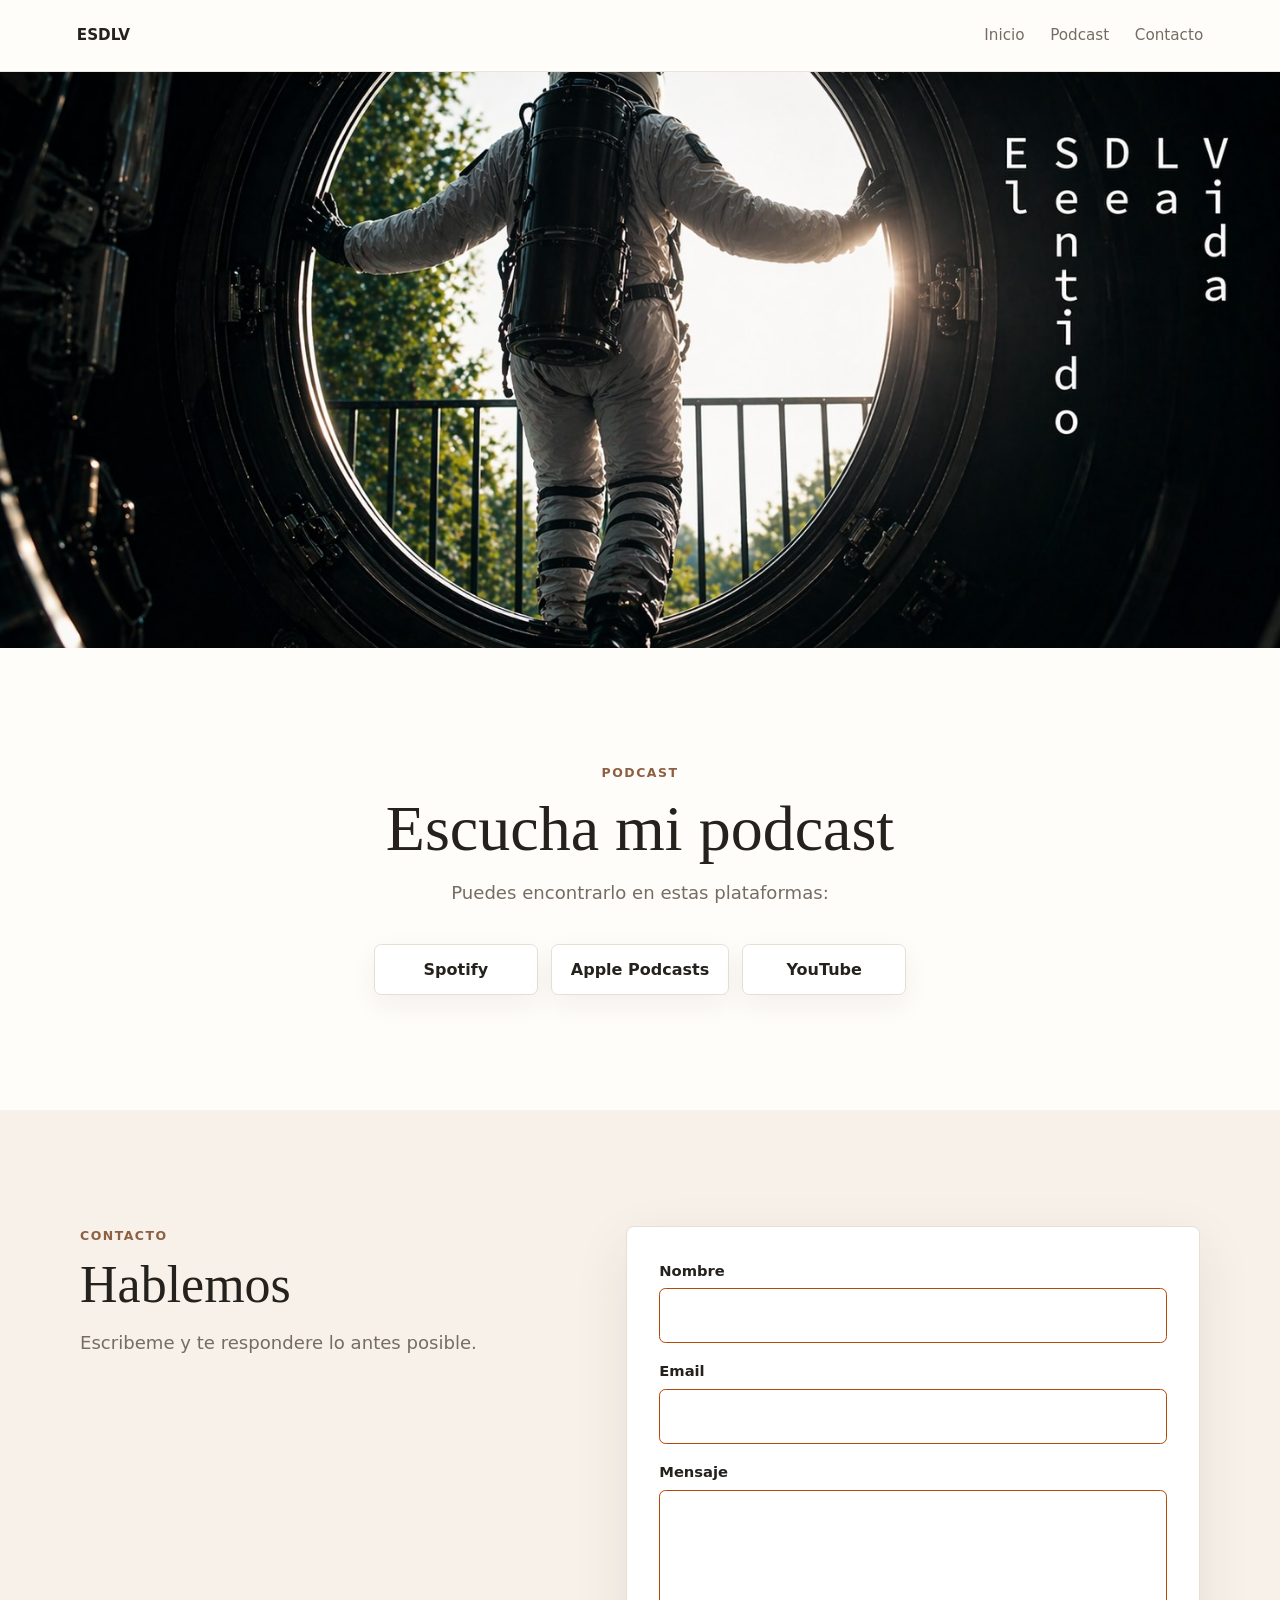
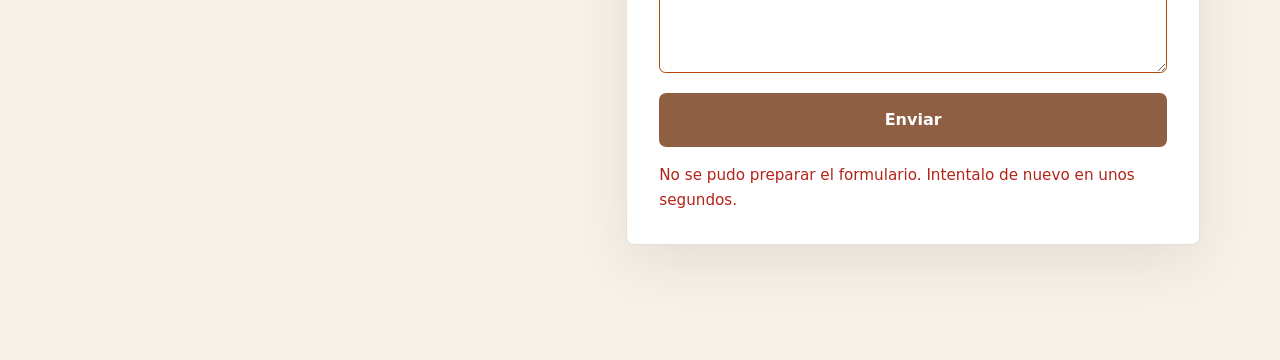
==== index.html @ a1a708e5 "Initial personal website" ====
<!doctype html>
<html lang="es">
  <head>
    <meta charset="utf-8">
    <meta name="viewport" content="width=device-width, initial-scale=1">
    <meta name="description" content="Web personal con podcast y formulario de contacto.">
    <title>ESDLV</title>
    <link rel="stylesheet" href="styles.css">
  </head>
  <body>
    <a class="skip-link" href="#main">Saltar al contenido</a>

    <header class="site-header" id="inicio">
      <nav class="top-nav" aria-label="Navegacion principal">
        <a class="brand" href="#inicio" aria-label="Ir al inicio">ESDLV</a>
        <div class="nav-links">
          <a href="#inicio">Inicio</a>
          <a href="#podcast">Podcast</a>
          <a href="#contacto">Contacto</a>
        </div>
      </nav>

      <div class="hero-image-wrap">
        <!-- Cambia la imagen principal en la linea siguiente. Recomendado: 2400x1100 px. -->
        <img
          class="hero-image"
          src="assets/header.jpg"
          alt="Imagen de cabecera de la web personal"
          width="2400"
          height="1100"
          onerror="this.hidden=true"
        >
      </div>
    </header>

    <main id="main">
      <section class="section podcast-section" id="podcast" aria-labelledby="podcast-title">
        <div class="section-inner narrow">
          <p class="eyebrow">Podcast</p>
          <h1 id="podcast-title">Escucha mi podcast</h1>
          <p class="section-copy">Puedes encontrarlo en estas plataformas:</p>

          <div class="podcast-links" aria-label="Plataformas del podcast">
            <!-- Cambia aqui los enlaces del podcast. -->
            <a class="platform-button spotify" href="https://open.spotify.com/" target="_blank" rel="noopener noreferrer">Spotify</a>
            <a class="platform-button apple" href="https://podcasts.apple.com/" target="_blank" rel="noopener noreferrer">Apple Podcasts</a>
            <a class="platform-button youtube" href="https://www.youtube.com/" target="_blank" rel="noopener noreferrer">YouTube</a>
          </div>
        </div>
      </section>

      <section class="section contact-section" id="contacto" aria-labelledby="contact-title">
        <div class="section-inner contact-layout">
          <div>
            <p class="eyebrow">Contacto</p>
            <h2 id="contact-title">Hablemos</h2>
            <p class="section-copy">Escribeme y te respondere lo antes posible.</p>
          </div>

          <form class="contact-form" id="contact-form" action="contact.php" method="post" novalidate>
            <input type="hidden" name="csrf_token" id="csrf-token" value="">

            <div class="honeypot" aria-hidden="true">
              <label for="website">Website</label>
              <input type="text" id="website" name="website" tabindex="-1" autocomplete="off">
            </div>

            <div class="field">
              <label for="name">Nombre</label>
              <input type="text" id="name" name="name" autocomplete="name" maxlength="80" required>
            </div>

            <div class="field">
              <label for="email">Email</label>
              <input type="email" id="email" name="email" autocomplete="email" maxlength="120" required>
            </div>

            <div class="field">
              <label for="message">Mensaje</label>
              <textarea id="message" name="message" rows="6" maxlength="2000" required></textarea>
            </div>

            <button class="submit-button" type="submit">Enviar</button>
            <p class="form-status" id="form-status" role="status" aria-live="polite"></p>
          </form>
        </div>
      </section>
    </main>

    <script src="script.js" defer></script>
  </body>
</html>
---- styles.css ----
:root {
  --bg: #fffdf9;
  --surface: #ffffff;
  --ink: #25211d;
  --muted: #756d64;
  --line: #e8dfd3;
  --accent: #8f5f43;
  --accent-dark: #68432f;
  --focus: #2f6f9f;
  --shadow: 0 18px 55px rgba(58, 42, 29, 0.09);
  color-scheme: light;
}

* {
  box-sizing: border-box;
}

html {
  scroll-behavior: smooth;
}

body {
  margin: 0;
  background: var(--bg);
  color: var(--ink);
  font-family: Inter, ui-sans-serif, system-ui, -apple-system, BlinkMacSystemFont, "Segoe UI", sans-serif;
  line-height: 1.6;
  text-rendering: optimizeLegibility;
}

img {
  display: block;
  max-width: 100%;
}

a {
  color: inherit;
  text-decoration: none;
}

:focus-visible {
  outline: 3px solid var(--focus);
  outline-offset: 3px;
}

.skip-link {
  position: absolute;
  left: 1rem;
  top: 1rem;
  z-index: 20;
  transform: translateY(-160%);
  background: var(--ink);
  color: #fff;
  padding: 0.65rem 0.85rem;
  border-radius: 0.35rem;
}

.skip-link:focus {
  transform: translateY(0);
}

.site-header {
  background: var(--bg);
}

.top-nav {
  position: sticky;
  top: 0;
  z-index: 10;
  display: flex;
  align-items: center;
  justify-content: space-between;
  gap: 1rem;
  min-height: 72px;
  padding: 0 6vw;
  background: rgba(255, 253, 249, 0.88);
  border-bottom: 1px solid rgba(232, 223, 211, 0.8);
  backdrop-filter: blur(18px);
}

.brand {
  font-size: 0.95rem;
  font-weight: 700;
  letter-spacing: 0;
}

.nav-links {
  display: flex;
  align-items: center;
  gap: clamp(0.75rem, 2vw, 1.6rem);
  color: var(--muted);
  font-size: 0.95rem;
}

.nav-links a {
  padding: 0.45rem 0;
  transition: color 160ms ease;
}

.nav-links a:hover {
  color: var(--ink);
}

.hero-image-wrap {
  width: 100%;
  min-height: clamp(280px, 45vw, 680px);
  background:
    linear-gradient(135deg, rgba(143, 95, 67, 0.18), rgba(47, 111, 159, 0.12)),
    #f5efe7;
  overflow: hidden;
}

.hero-image {
  width: 100%;
  height: clamp(280px, 45vw, 680px);
  object-fit: cover;
  object-position: center;
}

.section {
  padding: clamp(4.5rem, 9vw, 8rem) 6vw;
  scroll-margin-top: 88px;
}

.section-inner {
  width: min(1120px, 100%);
  margin: 0 auto;
}

.narrow {
  width: min(760px, 100%);
  text-align: center;
}

.eyebrow {
  margin: 0 0 0.7rem;
  color: var(--accent);
  font-size: 0.78rem;
  font-weight: 700;
  letter-spacing: 0.12em;
  text-transform: uppercase;
}

h1,
h2 {
  margin: 0;
  color: var(--ink);
  font-family: Georgia, "Times New Roman", serif;
  font-weight: 500;
  line-height: 1.08;
}

h1 {
  font-size: clamp(2.2rem, 6vw, 4rem);
}

h2 {
  font-size: clamp(2rem, 5vw, 3.25rem);
}

.section-copy {
  max-width: 44rem;
  margin: 1rem auto 0;
  color: var(--muted);
  font-size: clamp(1rem, 2vw, 1.13rem);
}

.podcast-links {
  display: flex;
  flex-wrap: wrap;
  justify-content: center;
  gap: 0.85rem;
  margin-top: 2.2rem;
}

.platform-button,
.submit-button {
  display: inline-flex;
  align-items: center;
  justify-content: center;
  min-height: 48px;
  border: 1px solid transparent;
  border-radius: 0.45rem;
  font: inherit;
  font-weight: 700;
  cursor: pointer;
  transition: transform 160ms ease, box-shadow 160ms ease, background 160ms ease, color 160ms ease;
}

.platform-button {
  min-width: 164px;
  padding: 0.75rem 1.15rem;
  background: var(--surface);
  border-color: var(--line);
  box-shadow: 0 10px 28px rgba(58, 42, 29, 0.06);
}

.platform-button:hover,
.submit-button:hover {
  transform: translateY(-1px);
  box-shadow: var(--shadow);
}

.spotify:hover {
  color: #0f7d3c;
}

.apple:hover {
  color: #7a4aa3;
}

.youtube:hover {
  color: #b42318;
}

.contact-section {
  background: #f7f1e9;
}

.contact-layout {
  display: grid;
  grid-template-columns: minmax(0, 0.9fr) minmax(300px, 1.1fr);
  gap: clamp(2rem, 6vw, 5rem);
  align-items: start;
}

.contact-layout .section-copy {
  margin-left: 0;
}

.contact-form {
  display: grid;
  gap: 1rem;
  padding: clamp(1.25rem, 3vw, 2rem);
  background: var(--surface);
  border: 1px solid var(--line);
  border-radius: 0.5rem;
  box-shadow: var(--shadow);
}

.field {
  display: grid;
  gap: 0.4rem;
}

label {
  color: var(--ink);
  font-size: 0.92rem;
  font-weight: 700;
}

input,
textarea {
  width: 100%;
  border: 1px solid #d9cec1;
  border-radius: 0.4rem;
  background: #fff;
  color: var(--ink);
  font: inherit;
  padding: 0.85rem 0.95rem;
}

textarea {
  resize: vertical;
}

input:invalid:not(:placeholder-shown),
textarea:invalid:not(:placeholder-shown) {
  border-color: #b54708;
}

.honeypot {
  position: absolute;
  left: -9999px;
  width: 1px;
  height: 1px;
  overflow: hidden;
}

.submit-button {
  width: 100%;
  margin-top: 0.25rem;
  padding: 0.85rem 1rem;
  background: var(--accent);
  color: #fff;
}

.submit-button:disabled {
  cursor: wait;
  opacity: 0.72;
  transform: none;
  box-shadow: none;
}

.form-status {
  min-height: 1.5rem;
  margin: 0;
  color: var(--muted);
  font-size: 0.95rem;
}

.form-status.success {
  color: #176b3a;
}

.form-status.error {
  color: #b42318;
}

@media (max-width: 760px) {
  .top-nav {
    min-height: 64px;
    padding: 0 1.1rem;
  }

  .brand {
    max-width: 8rem;
    overflow: hidden;
    text-overflow: ellipsis;
    white-space: nowrap;
  }

  .nav-links {
    gap: 0.8rem;
    font-size: 0.9rem;
  }

  .hero-image,
  .hero-image-wrap {
    height: 58vh;
    min-height: 340px;
  }

  .section {
    padding: 4rem 1.1rem;
  }

  .podcast-links {
    display: grid;
  }

  .platform-button {
    width: 100%;
  }

  .contact-layout {
    grid-template-columns: 1fr;
  }
}

@media (prefers-reduced-motion: reduce) {
  html {
    scroll-behavior: auto;
  }

  *,
  *::before,
  *::after {
    transition-duration: 0.01ms !important;
    scroll-behavior: auto !important;
  }
}
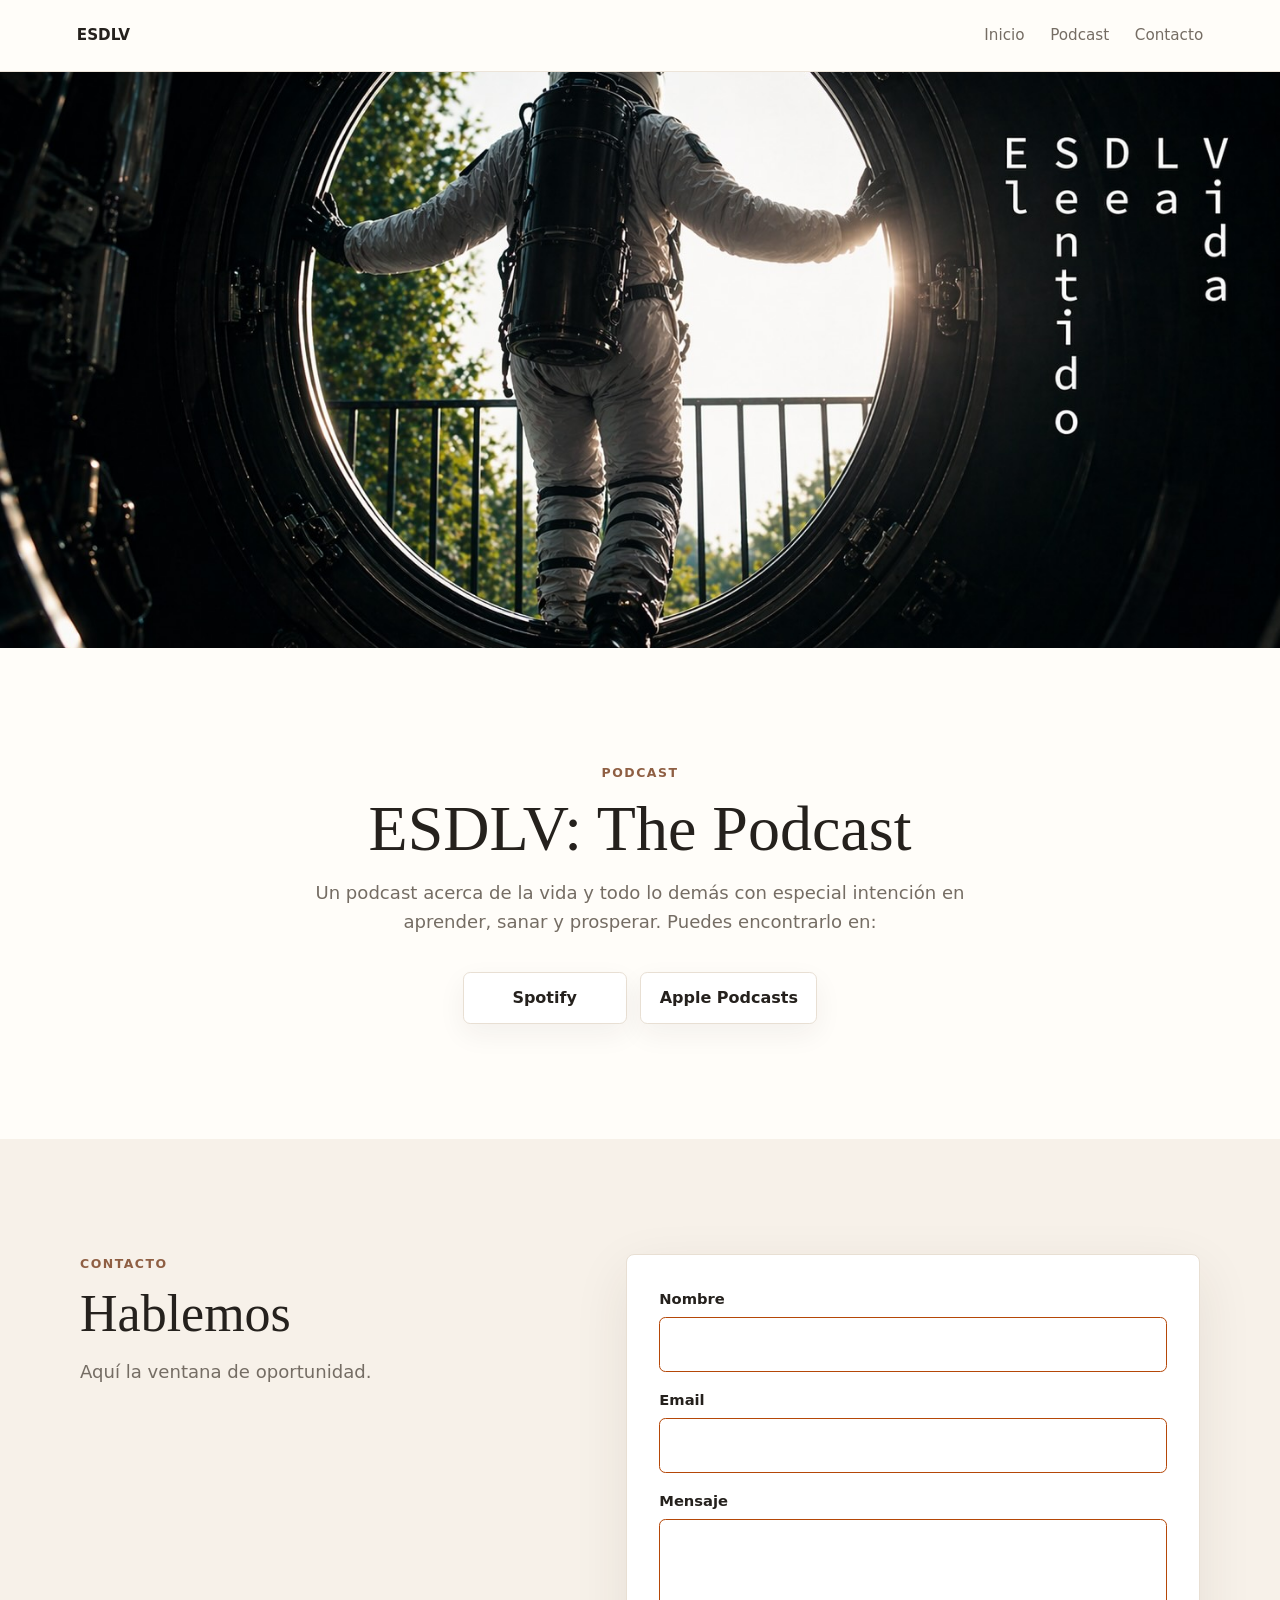
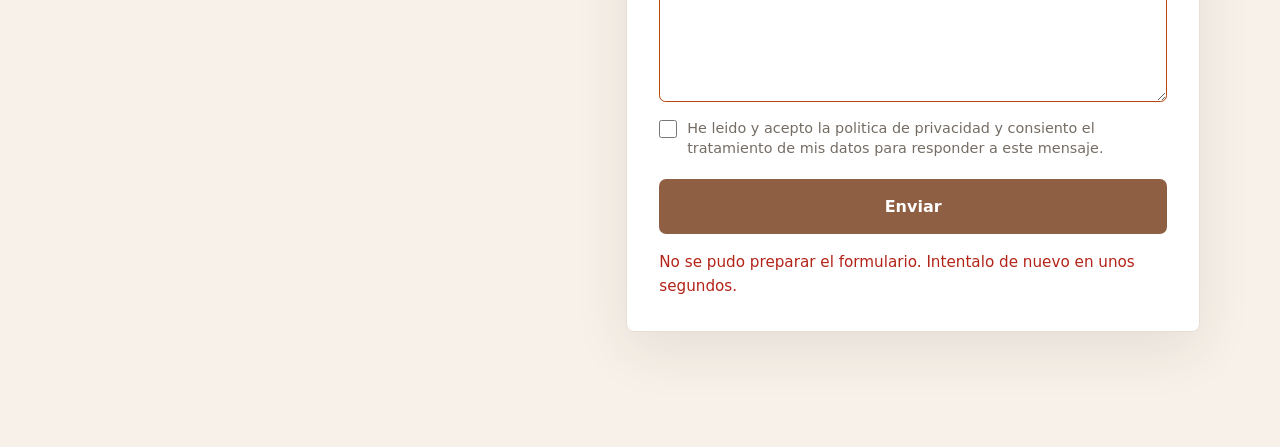
==== commit 49186bc2: "Add legal consent tracking" ====
--- a/index.html
+++ b/index.html
@@ -37,14 +37,14 @@
       <section class="section podcast-section" id="podcast" aria-labelledby="podcast-title">
         <div class="section-inner narrow">
           <p class="eyebrow">Podcast</p>
-          <h1 id="podcast-title">Escucha mi podcast</h1>
-          <p class="section-copy">Puedes encontrarlo en estas plataformas:</p>
+          <h1 id="podcast-title">ESDLV: The Podcast</h1>
+          <p class="section-copy">Un podcast acerca de la vida y todo lo demás con especial intención en aprender, sanar y prosperar. Puedes encontrarlo en:</p>
 
           <div class="podcast-links" aria-label="Plataformas del podcast">
             <!-- Cambia aqui los enlaces del podcast. -->
-            <a class="platform-button spotify" href="https://open.spotify.com/" target="_blank" rel="noopener noreferrer">Spotify</a>
-            <a class="platform-button apple" href="https://podcasts.apple.com/" target="_blank" rel="noopener noreferrer">Apple Podcasts</a>
-            <a class="platform-button youtube" href="https://www.youtube.com/" target="_blank" rel="noopener noreferrer">YouTube</a>
+            <a class="platform-button spotify" href="https://open.spotify.com/show/7puoKSZk7CjYOjvRfZSgtg" target="_blank" rel="noopener noreferrer">Spotify</a>
+            <a class="platform-button apple" href="https://podcasts.apple.com/us/podcast/el-sentido-de-la-vida-esdlv-the-podcast/id1530683885" target="_blank" rel="noopener noreferrer">Apple Podcasts</a>
+            <!-- <a class="platform-button youtube" href="https://www.youtube.com/" target="_blank" rel="noopener noreferrer">YouTube</a> -->
           </div>
         </div>
       </section>
@@ -54,7 +54,7 @@
           <div>
             <p class="eyebrow">Contacto</p>
             <h2 id="contact-title">Hablemos</h2>
-            <p class="section-copy">Escribeme y te respondere lo antes posible.</p>
+            <p class="section-copy">Aquí la ventana de oportunidad.</p>
           </div>
 
           <form class="contact-form" id="contact-form" action="contact.php" method="post" novalidate>
@@ -80,6 +80,11 @@
               <textarea id="message" name="message" rows="6" maxlength="2000" required></textarea>
             </div>
 
+            <label class="legal-consent" for="privacy-acceptance">
+              <input type="checkbox" id="privacy-acceptance" name="privacy_acceptance" value="1" required>
+              <span>He leido y acepto la politica de privacidad y consiento el tratamiento de mis datos para responder a este mensaje.</span>
+            </label>
+
             <button class="submit-button" type="submit">Enviar</button>
             <p class="form-status" id="form-status" role="status" aria-live="polite"></p>
           </form>
--- a/styles.css
+++ b/styles.css
@@ -264,6 +264,24 @@
   resize: vertical;
 }
 
+.legal-consent {
+  display: grid;
+  grid-template-columns: 1.1rem 1fr;
+  gap: 0.65rem;
+  align-items: start;
+  color: var(--muted);
+  font-size: 0.9rem;
+  font-weight: 500;
+  line-height: 1.45;
+}
+
+.legal-consent input {
+  width: 1.1rem;
+  height: 1.1rem;
+  margin: 0.17rem 0 0;
+  accent-color: var(--accent);
+}
+
 input:invalid:not(:placeholder-shown),
 textarea:invalid:not(:placeholder-shown) {
   border-color: #b54708;
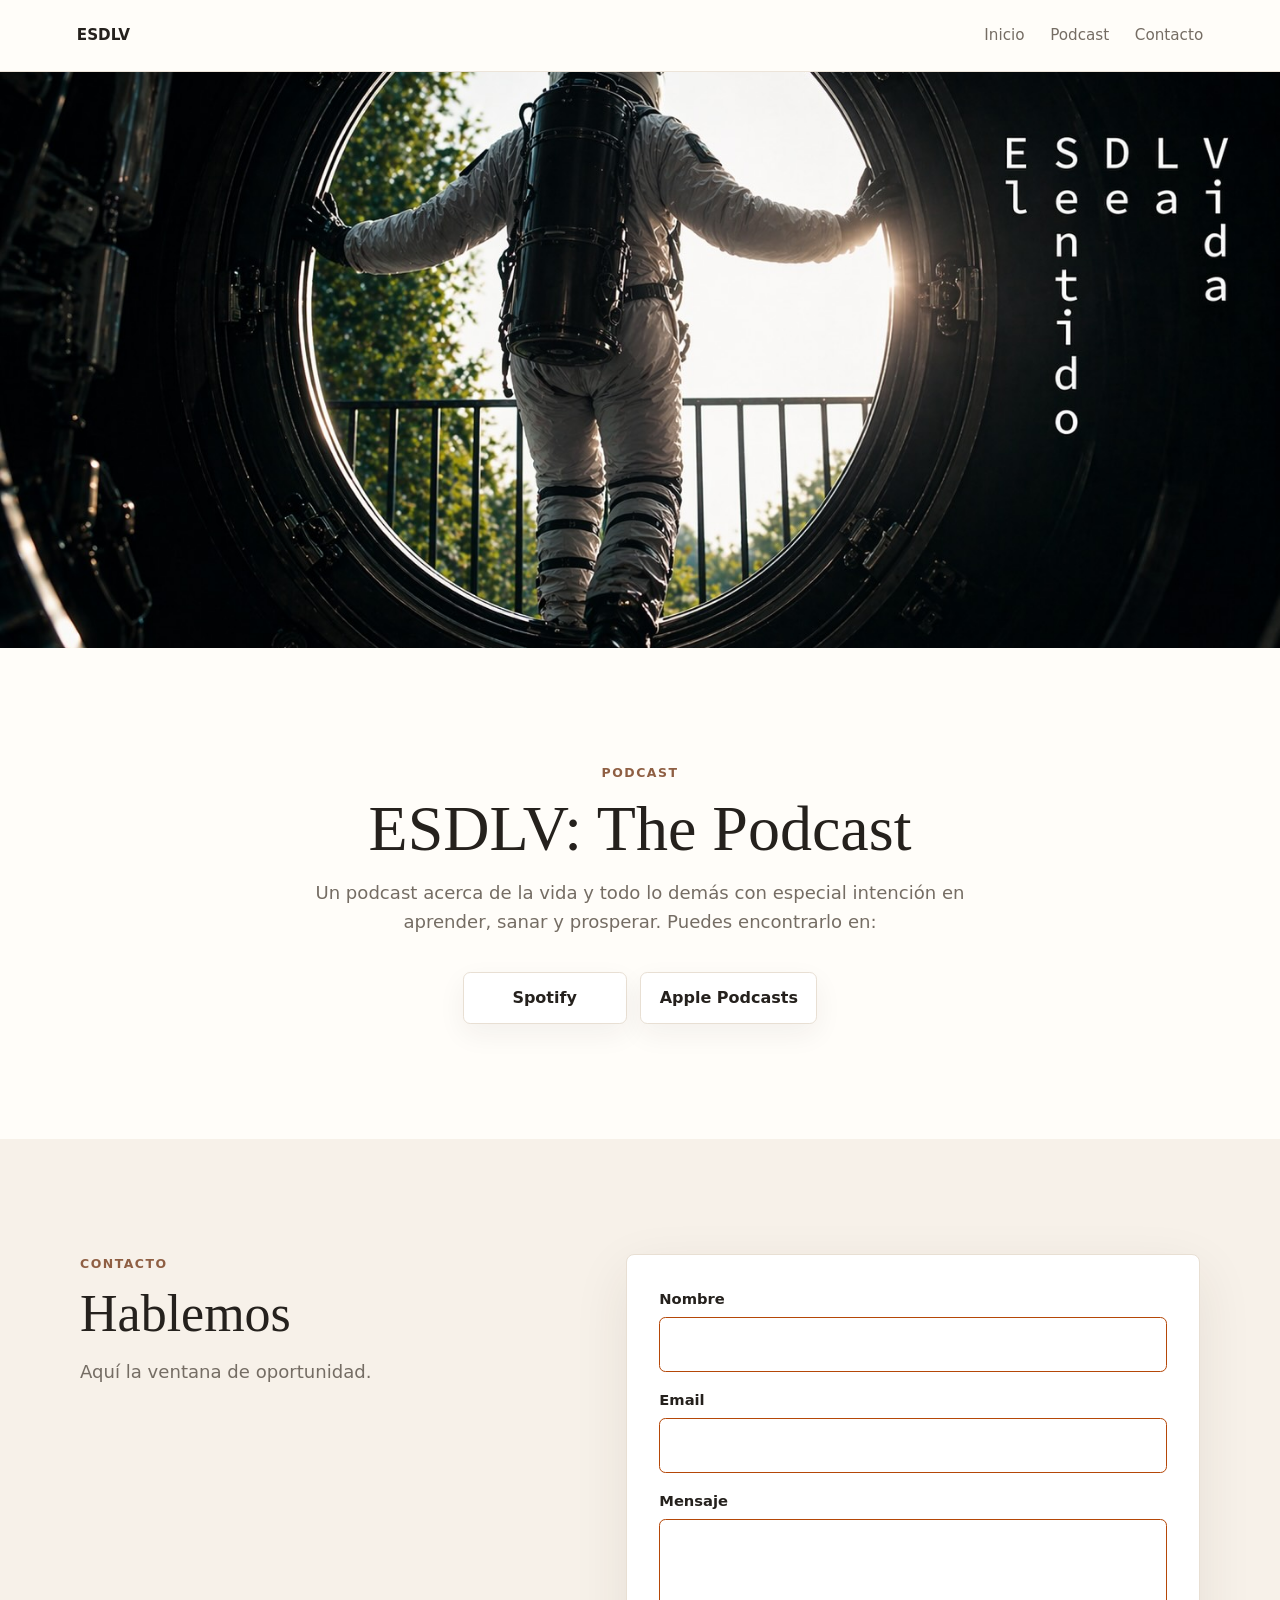
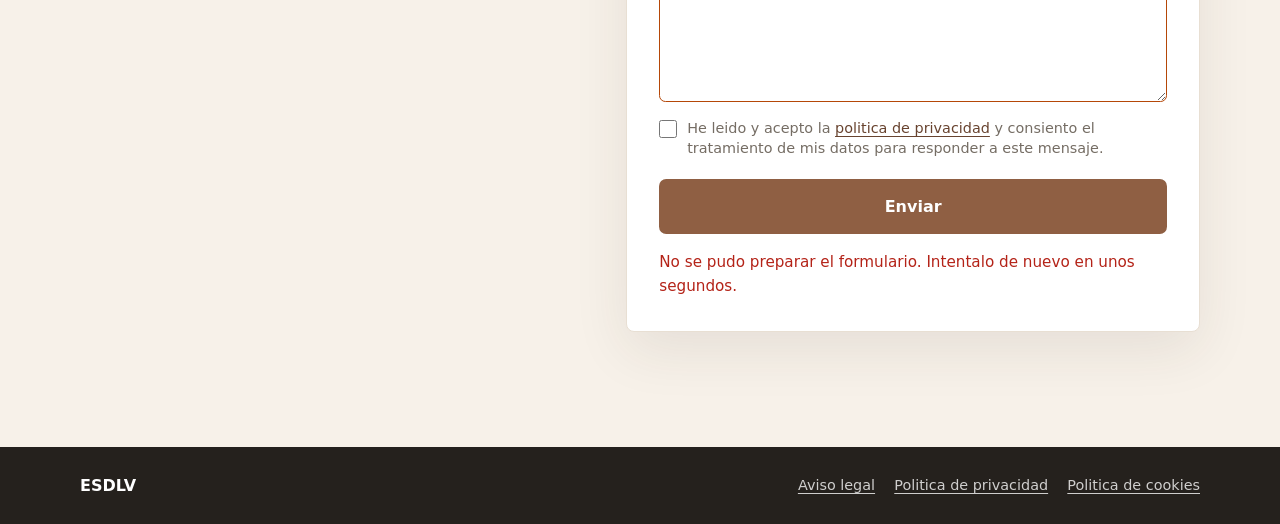
==== commit 12445daa: "Add legal pages" ====
--- a/index.html
+++ b/index.html
@@ -82,7 +82,7 @@
 
             <label class="legal-consent" for="privacy-acceptance">
               <input type="checkbox" id="privacy-acceptance" name="privacy_acceptance" value="1" required>
-              <span>He leido y acepto la politica de privacidad y consiento el tratamiento de mis datos para responder a este mensaje.</span>
+              <span>He leido y acepto la <a href="politica-privacidad.html" target="_blank" rel="noopener noreferrer">politica de privacidad</a> y consiento el tratamiento de mis datos para responder a este mensaje.</span>
             </label>
 
             <button class="submit-button" type="submit">Enviar</button>
@@ -92,6 +92,17 @@
       </section>
     </main>
 
+    <footer class="site-footer">
+      <div class="section-inner footer-inner">
+        <p>ESDLV</p>
+        <nav class="legal-links" aria-label="Enlaces legales">
+          <a href="aviso-legal.html">Aviso legal</a>
+          <a href="politica-privacidad.html">Politica de privacidad</a>
+          <a href="politica-cookies.html">Politica de cookies</a>
+        </nav>
+      </div>
+    </footer>
+
     <script src="script.js" defer></script>
   </body>
 </html>
--- a/styles.css
+++ b/styles.css
@@ -282,6 +282,15 @@
   accent-color: var(--accent);
 }
 
+.legal-consent a,
+.legal-links a,
+.legal-page a {
+  color: var(--accent-dark);
+  text-decoration: underline;
+  text-decoration-thickness: 1px;
+  text-underline-offset: 0.18em;
+}
+
 input:invalid:not(:placeholder-shown),
 textarea:invalid:not(:placeholder-shown) {
   border-color: #b54708;
@@ -325,6 +334,96 @@
   color: #b42318;
 }
 
+.site-footer {
+  padding: 1.6rem 6vw;
+  background: var(--ink);
+  color: rgba(255, 255, 255, 0.78);
+}
+
+.footer-inner {
+  display: flex;
+  align-items: center;
+  justify-content: space-between;
+  gap: 1rem;
+}
+
+.footer-inner p {
+  margin: 0;
+  color: #fff;
+  font-weight: 700;
+}
+
+.legal-links {
+  display: flex;
+  flex-wrap: wrap;
+  justify-content: flex-end;
+  gap: 0.7rem 1.2rem;
+  font-size: 0.9rem;
+}
+
+.site-footer .legal-links a {
+  color: rgba(255, 255, 255, 0.78);
+}
+
+.legal-page {
+  background: var(--bg);
+}
+
+.legal-header {
+  padding: 1.4rem 6vw;
+  border-bottom: 1px solid var(--line);
+  background: rgba(255, 253, 249, 0.92);
+}
+
+.legal-header .section-inner {
+  display: flex;
+  align-items: center;
+  justify-content: space-between;
+  gap: 1rem;
+}
+
+.legal-back {
+  color: var(--muted);
+  font-weight: 700;
+}
+
+.legal-main {
+  padding: clamp(3.5rem, 7vw, 6rem) 6vw;
+}
+
+.legal-content {
+  width: min(860px, 100%);
+  margin: 0 auto;
+}
+
+.legal-content h1 {
+  margin-bottom: 0.7rem;
+  font-size: clamp(2.1rem, 5vw, 3.4rem);
+}
+
+.legal-content h2 {
+  margin-top: 2.4rem;
+  font-family: Inter, ui-sans-serif, system-ui, -apple-system, BlinkMacSystemFont, "Segoe UI", sans-serif;
+  font-size: 1.25rem;
+  font-weight: 800;
+}
+
+.legal-content p,
+.legal-content li {
+  color: var(--muted);
+}
+
+.legal-content ul {
+  padding-left: 1.2rem;
+}
+
+.legal-note {
+  padding: 1rem;
+  border: 1px solid var(--line);
+  border-radius: 0.5rem;
+  background: var(--surface);
+}
+
 @media (max-width: 760px) {
   .top-nav {
     min-height: 64px;
@@ -364,6 +463,16 @@
   .contact-layout {
     grid-template-columns: 1fr;
   }
+
+  .footer-inner,
+  .legal-header .section-inner {
+    align-items: flex-start;
+    flex-direction: column;
+  }
+
+  .legal-links {
+    justify-content: flex-start;
+  }
 }
 
 @media (prefers-reduced-motion: reduce) {
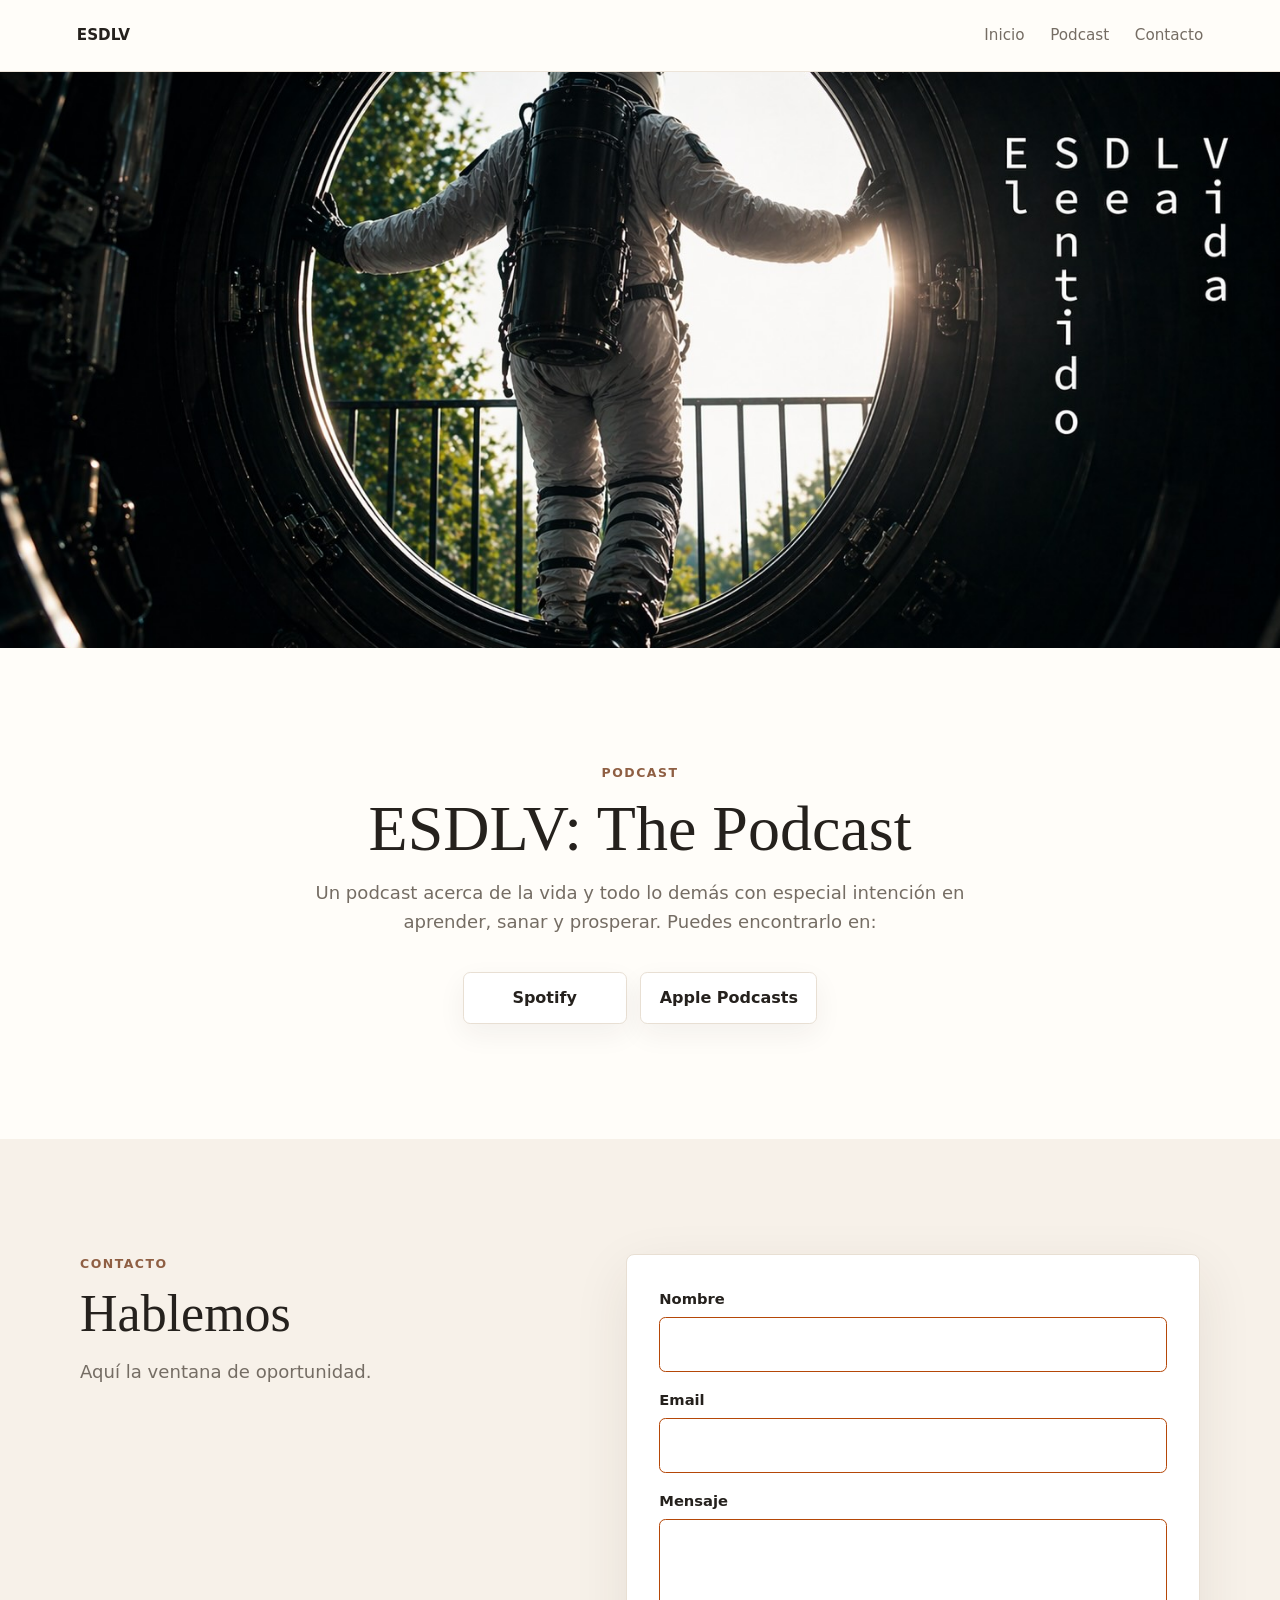
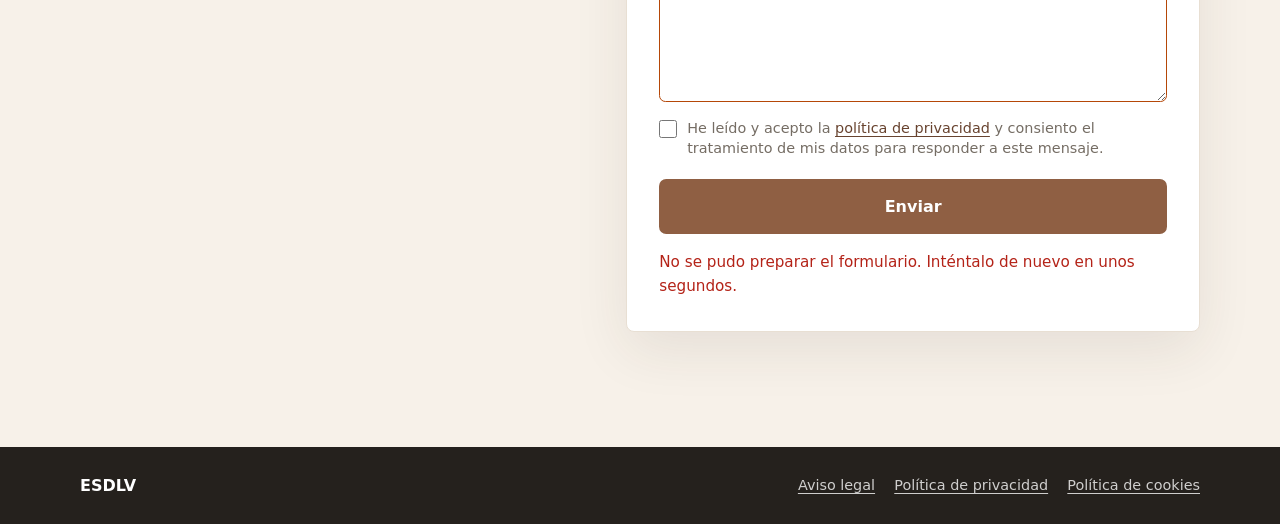
==== commit 42b336de: "Correct Spanish accents and copy" ====
--- a/index.html
+++ b/index.html
@@ -5,13 +5,14 @@
     <meta name="viewport" content="width=device-width, initial-scale=1">
     <meta name="description" content="Web personal con podcast y formulario de contacto.">
     <title>ESDLV</title>
+    <link rel="icon" href="assets/favicon.svg" type="image/svg+xml">
     <link rel="stylesheet" href="styles.css">
   </head>
   <body>
     <a class="skip-link" href="#main">Saltar al contenido</a>
 
     <header class="site-header" id="inicio">
-      <nav class="top-nav" aria-label="Navegacion principal">
+      <nav class="top-nav" aria-label="Navegación principal">
         <a class="brand" href="#inicio" aria-label="Ir al inicio">ESDLV</a>
         <div class="nav-links">
           <a href="#inicio">Inicio</a>
@@ -21,7 +22,7 @@
       </nav>
 
       <div class="hero-image-wrap">
-        <!-- Cambia la imagen principal en la linea siguiente. Recomendado: 2400x1100 px. -->
+        <!-- Cambia la imagen principal en la línea siguiente. Recomendado: 2400x1100 px. -->
         <img
           class="hero-image"
           src="assets/header.jpg"
@@ -41,7 +42,7 @@
           <p class="section-copy">Un podcast acerca de la vida y todo lo demás con especial intención en aprender, sanar y prosperar. Puedes encontrarlo en:</p>
 
           <div class="podcast-links" aria-label="Plataformas del podcast">
-            <!-- Cambia aqui los enlaces del podcast. -->
+            <!-- Cambia aquí los enlaces del podcast. -->
             <a class="platform-button spotify" href="https://open.spotify.com/show/7puoKSZk7CjYOjvRfZSgtg" target="_blank" rel="noopener noreferrer">Spotify</a>
             <a class="platform-button apple" href="https://podcasts.apple.com/us/podcast/el-sentido-de-la-vida-esdlv-the-podcast/id1530683885" target="_blank" rel="noopener noreferrer">Apple Podcasts</a>
             <!-- <a class="platform-button youtube" href="https://www.youtube.com/" target="_blank" rel="noopener noreferrer">YouTube</a> -->
@@ -82,7 +83,7 @@
 
             <label class="legal-consent" for="privacy-acceptance">
               <input type="checkbox" id="privacy-acceptance" name="privacy_acceptance" value="1" required>
-              <span>He leido y acepto la <a href="politica-privacidad.html" target="_blank" rel="noopener noreferrer">politica de privacidad</a> y consiento el tratamiento de mis datos para responder a este mensaje.</span>
+              <span>He leído y acepto la <a href="politica-privacidad.html" target="_blank" rel="noopener noreferrer">política de privacidad</a> y consiento el tratamiento de mis datos para responder a este mensaje.</span>
             </label>
 
             <button class="submit-button" type="submit">Enviar</button>
@@ -97,8 +98,8 @@
         <p>ESDLV</p>
         <nav class="legal-links" aria-label="Enlaces legales">
           <a href="aviso-legal.html">Aviso legal</a>
-          <a href="politica-privacidad.html">Politica de privacidad</a>
-          <a href="politica-cookies.html">Politica de cookies</a>
+          <a href="politica-privacidad.html">Política de privacidad</a>
+          <a href="politica-cookies.html">Política de cookies</a>
         </nav>
       </div>
     </footer>
